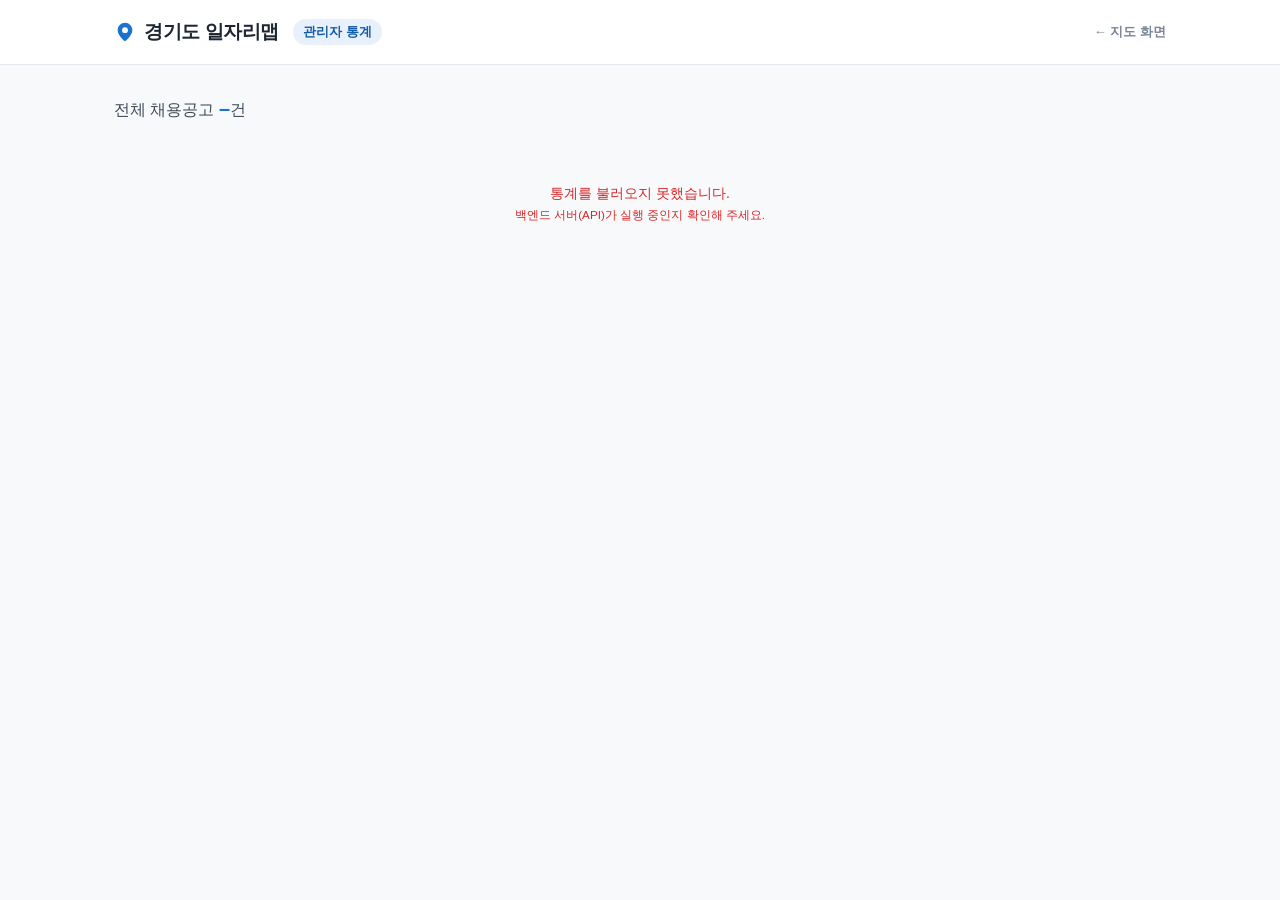
==== frontend/admin.html @ 48a3d644 "[feat] 관리자 통계 구현 (요구사항 11번): /api/admin/stats + 통계 페이지 - 출처/지역(시군 상위15)/경력/학력/고용형태별 공고 수 집계, 통합테스트 추" ====
<!DOCTYPE html>
<html lang="ko">
<head>
  <meta charset="UTF-8">
  <meta name="viewport" content="width=device-width, initial-scale=1.0">
  <title>경기도 일자리맵 — 관리자 통계</title>
  <link rel="stylesheet" href="css/style.css">
  <link rel="stylesheet" href="css/admin.css">
</head>
<body class="admin">

  <header class="admin-header">
    <div class="admin-header__inner">
      <a href="index.html" class="logo">
        <span class="logo__pin" aria-hidden="true">
          <svg viewBox="0 0 24 24" width="22" height="22" fill="none">
            <path d="M12 2C7.6 2 4 5.6 4 10c0 5.6 7 11.4 7.6 11.9a.6.6 0 0 0 .8 0C13 21.4 20 15.6 20 10c0-4.4-3.6-8-8-8z" fill="currentColor"/>
            <circle cx="12" cy="10" r="3.2" fill="#fff"/>
          </svg>
        </span>
        <span class="logo__text">경기도 일자리맵</span>
      </a>
      <span class="admin-header__tag">관리자 통계</span>
      <a href="index.html" class="admin-header__back">← 지도 화면</a>
    </div>
  </header>

  <main class="admin-main" id="adminMain">
    <p class="admin-total">전체 채용공고 <strong id="totalCount">–</strong>건</p>

    <div class="admin-grid" id="statsGrid"><!-- 통계 카드 렌더링 --></div>

    <div class="admin-state" id="adminState">불러오는 중…</div>
  </main>

  <script src="https://code.jquery.com/jquery-3.7.1.min.js"></script>
  <script src="js/config.js"></script>
  <script src="js/admin.js"></script>
</body>
</html>
---- frontend/css/style.css ----
/* ============================================================
   경기도 일자리맵 — 메인 화면 스타일
   참고 UI 패턴: Indeed(검색바+필터 칩), 잡코리아/원티드(카드형 리스트)
   ============================================================ */

:root {
  /* 색상 팔레트: 채용 서비스 특유의 신뢰감 있는 블루 계열 */
  --primary: #1a73d1;
  --primary-dark: #135ba8;
  --primary-light: #e8f1fb;
  --accent-public: #0f766e;   /* 공공 배지 */
  --accent-public-bg: #e6f4f2;
  --accent-private: #7c3aed;  /* 민간 배지 */
  --accent-private-bg: #f1ebfd;
  --danger: #dc2626;

  --text-strong: #1c2733;
  --text-body: #3d4a58;
  --text-muted: #79879a;
  --line: #e3e8ef;
  --bg-page: #f7f9fb;
  --bg-card: #ffffff;

  --radius: 10px;
  --shadow-card: 0 1px 3px rgba(28, 39, 51, 0.08);
  --shadow-pop: 0 8px 24px rgba(28, 39, 51, 0.16);

  --header-h: 64px;
  --filterbar-h: 52px;
  --list-w: 400px;
}

* { margin: 0; padding: 0; box-sizing: border-box; }

html, body { height: 100%; }

body {
  font-family: "Pretendard", "Noto Sans KR", "Malgun Gothic", "Apple SD Gothic Neo", sans-serif;
  color: var(--text-body);
  background: var(--bg-page);
  font-size: 14px;
  line-height: 1.5;
  overflow: hidden; /* 페이지 자체 스크롤 방지 — 리스트/지도 내부 스크롤만 사용 */
}

button { font-family: inherit; cursor: pointer; }

/* ===== 헤더 ===== */
.header {
  position: fixed;
  top: 0; left: 0; right: 0;
  z-index: 100;
  background: var(--bg-card);
  border-bottom: 1px solid var(--line);
}

.header__inner {
  height: var(--header-h);
  display: flex;
  align-items: center;
  gap: 24px;
  padding: 0 20px;
  max-width: 1600px;
  margin: 0 auto;
}

.logo {
  display: flex;
  align-items: center;
  gap: 8px;
  text-decoration: none;
  color: var(--text-strong);
  flex-shrink: 0;
}

.logo__pin { color: var(--primary); display: inline-flex; }

.logo__text {
  font-size: 19px;
  font-weight: 800;
  letter-spacing: -0.4px;
}

/* 검색바 */
.search {
  flex: 1;
  max-width: 620px;
  display: flex;
  align-items: center;
  height: 42px;
  border: 1.5px solid var(--line);
  border-radius: 8px;
  background: var(--bg-page);
  transition: border-color 0.15s, box-shadow 0.15s;
}

.search:focus-within {
  border-color: var(--primary);
  background: #fff;
  box-shadow: 0 0 0 3px var(--primary-light);
}

.search__icon { margin: 0 10px 0 14px; color: var(--text-muted); flex-shrink: 0; }

.search__input {
  flex: 1;
  min-width: 0;
  border: none;
  outline: none;
  background: transparent;
  font-size: 14px;
  color: var(--text-strong);
}

.search__input::placeholder { color: var(--text-muted); }

.search__btn {
  height: 100%;
  padding: 0 20px;
  border: none;
  border-radius: 0 6.5px 6.5px 0;
  background: var(--primary);
  color: #fff;
  font-size: 14px;
  font-weight: 700;
  flex-shrink: 0;
}

.search__btn:hover { background: var(--primary-dark); }

/* ===== 필터 칩 바 ===== */
.filterbar {
  border-top: 1px solid var(--line);
  background: var(--bg-card);
}

.filterbar__inner {
  height: var(--filterbar-h);
  display: flex;
  align-items: center;
  gap: 8px;
  padding: 0 20px;
  max-width: 1600px;
  margin: 0 auto;
  overflow-x: auto;
  scrollbar-width: none;
}

.filterbar__inner::-webkit-scrollbar { display: none; }

.filter-chip { position: relative; flex-shrink: 0; }

.filter-chip__btn {
  display: flex;
  align-items: center;
  gap: 6px;
  height: 34px;
  padding: 0 12px 0 14px;
  border: 1.5px solid var(--line);
  border-radius: 999px;
  background: #fff;
  font-size: 13px;
  font-weight: 600;
  color: var(--text-body);
  white-space: nowrap;
  transition: border-color 0.15s, background 0.15s;
}

.filter-chip__btn:hover { border-color: var(--text-muted); }

.filter-chip__btn .caret {
  width: 0; height: 0;
  border-left: 4px solid transparent;
  border-right: 4px solid transparent;
  border-top: 5px solid currentColor;
  opacity: 0.55;
  transition: transform 0.15s;
}

/* 값이 선택된 칩 / 드롭다운 열린 칩 */
.filter-chip.is-active .filter-chip__btn {
  border-color: var(--primary);
  background: var(--primary-light);
  color: var(--primary-dark);
}

.filter-chip.is-open .filter-chip__btn .caret { transform: rotate(180deg); }

/* 드롭다운 */
.filter-chip__menu {
  position: absolute;
  top: calc(100% + 6px);
  left: 0;
  min-width: 150px;
  background: #fff;
  border: 1px solid var(--line);
  border-radius: var(--radius);
  box-shadow: var(--shadow-pop);
  padding: 6px;
  z-index: 90;
  display: none;
}

.filter-chip.is-open .filter-chip__menu { display: block; }

.filter-chip__option {
  display: flex;
  align-items: center;
  justify-content: space-between;
  width: 100%;
  padding: 9px 12px;
  border: none;
  border-radius: 7px;
  background: none;
  font-size: 13.5px;
  color: var(--text-body);
  text-align: left;
}

.filter-chip__option:hover { background: var(--bg-page); }

.filter-chip__option.is-selected {
  color: var(--primary-dark);
  font-weight: 700;
  background: var(--primary-light);
}

.filter-chip__option.is-selected::after {
  content: "✓";
  font-size: 12px;
}

.filter-reset {
  display: inline-flex;
  align-items: center;
  gap: 5px;
  height: 34px;
  padding: 0 12px;
  border: none;
  border-radius: 999px;
  background: none;
  font-size: 13px;
  font-weight: 600;
  color: var(--text-muted);
  flex-shrink: 0;
}

.filter-reset:hover { color: var(--danger); }

.filter-reset[hidden] { display: none; }

/* ===== 본문 레이아웃 ===== */
.content {
  display: flex;
  height: 100vh;
  padding-top: calc(var(--header-h) + var(--filterbar-h));
}

/* ----- 좌측 리스트 패널 ----- */
.panel-list {
  width: var(--list-w);
  flex-shrink: 0;
  display: flex;
  flex-direction: column;
  background: var(--bg-page);
  border-right: 1px solid var(--line);
}

.list-head {
  display: flex;
  align-items: center;
  justify-content: space-between;
  padding: 14px 16px 10px;
}

.list-head__count { font-size: 14px; color: var(--text-body); }

.list-head__count strong { color: var(--primary); font-weight: 800; }

.list-head__sort {
  border: 1px solid var(--line);
  border-radius: 7px;
  background: #fff;
  padding: 6px 10px;
  font-size: 12.5px;
  color: var(--text-body);
  font-family: inherit;
}

.job-list {
  list-style: none;
  flex: 1;
  overflow-y: auto;
  padding: 2px 16px 24px;
  display: flex;
  flex-direction: column;
  gap: 10px;
}

/* ----- 채용공고 카드 ----- */
.job-card {
  background: var(--bg-card);
  border: 1.5px solid var(--line);
  border-radius: var(--radius);
  box-shadow: var(--shadow-card);
  padding: 16px;
  cursor: pointer;
  transition: border-color 0.15s, box-shadow 0.15s, transform 0.1s;
}

.job-card:hover {
  border-color: #b9c6d6;
  box-shadow: 0 3px 10px rgba(28, 39, 51, 0.12);
}

.job-card.is-selected {
  border-color: var(--primary);
  box-shadow: 0 0 0 3px var(--primary-light), var(--shadow-card);
}

.job-card__top {
  display: flex;
  align-items: center;
  justify-content: space-between;
  margin-bottom: 8px;
}

.badge {
  display: inline-block;
  padding: 3px 9px;
  border-radius: 5px;
  font-size: 11.5px;
  font-weight: 700;
  letter-spacing: -0.2px;
}

.badge--public  { color: var(--accent-public);  background: var(--accent-public-bg); }
.badge--private { color: var(--accent-private); background: var(--accent-private-bg); }

.job-card__dday { font-size: 12px; font-weight: 700; color: var(--text-muted); }
.job-card__dday.is-urgent { color: var(--danger); }

.job-card__title {
  font-size: 15.5px;
  font-weight: 700;
  color: var(--text-strong);
  letter-spacing: -0.3px;
  margin-bottom: 4px;
  display: -webkit-box;
  -webkit-line-clamp: 2;
  -webkit-box-orient: vertical;
  overflow: hidden;
}

.job-card__company { font-size: 13.5px; color: var(--text-body); margin-bottom: 10px; }

.job-card__meta {
  display: flex;
  flex-wrap: wrap;
  gap: 4px 0;
  font-size: 12.5px;
  color: var(--text-muted);
  margin-bottom: 10px;
}

.job-card__meta span:not(:last-child)::after {
  content: "·";
  margin: 0 6px;
  color: var(--line);
}

.job-card__foot {
  display: flex;
  align-items: center;
  justify-content: space-between;
  gap: 10px;
}

.job-card__salary {
  font-size: 13px;
  font-weight: 700;
  color: var(--text-strong);
}

.job-card__link {
  flex-shrink: 0;
  font-size: 12.5px;
  font-weight: 700;
  color: var(--primary);
  text-decoration: none;
  padding: 4px 8px;
  border-radius: 6px;
}

.job-card__link:hover { background: var(--primary-light); text-decoration: underline; }

/* 로딩/에러 상태 (리스트 영역) */
.list-state {
  list-style: none;
  padding: 48px 20px;
  text-align: center;
  color: var(--text-muted);
  font-size: 13.5px;
}

.list-state--error { color: var(--danger); line-height: 1.8; }
.list-state--error small { color: var(--text-muted); }

/* 빈 결과 */
.list-empty {
  padding: 60px 20px;
  text-align: center;
}

.list-empty__title { font-size: 15px; font-weight: 700; color: var(--text-strong); margin-bottom: 6px; }
.list-empty__desc { font-size: 13px; color: var(--text-muted); }

/* ----- 우측 지도 패널 ----- */
.panel-map {
  flex: 1;
  position: relative;
  min-width: 0;
}

/* 지도 컨테이너 자체의 크기/위치 (플레이스홀더 여부와 무관하게 유지) */
#map {
  position: absolute;
  inset: 0;
}

.map-placeholder {
  background:
    linear-gradient(rgba(190, 205, 220, 0.25) 1px, transparent 1px),
    linear-gradient(90deg, rgba(190, 205, 220, 0.25) 1px, transparent 1px),
    linear-gradient(160deg, #eef3f8 0%, #e4ecf4 60%, #dbe6f0 100%);
  background-size: 48px 48px, 48px 48px, 100% 100%;
  overflow: hidden;
}

.map-placeholder__notice {
  position: absolute;
  top: 50%; left: 50%;
  transform: translate(-50%, -50%);
  text-align: center;
  color: var(--text-muted);
  user-select: none;
  pointer-events: none;
}

.map-placeholder__notice p { margin-top: 6px; font-size: 15px; }
.map-placeholder__notice strong { color: var(--text-body); }
.map-placeholder__sub { font-size: 12.5px !important; }

/* 임시 마커 (카카오맵 연동 전 목데이터 미리보기) */
.map-markers { position: absolute; inset: 0; }

.map-marker {
  position: absolute;
  transform: translate(-50%, -100%);
  display: flex;
  flex-direction: column;
  align-items: center;
  border: none;
  background: none;
  padding: 0;
  z-index: 10;
}

.map-marker__pin {
  width: 34px;
  height: 34px;
  border-radius: 50% 50% 50% 4px;
  transform: rotate(-45deg);
  background: var(--primary);
  border: 2.5px solid #fff;
  box-shadow: 0 2px 6px rgba(28, 39, 51, 0.35);
  display: flex;
  align-items: center;
  justify-content: center;
  transition: transform 0.15s, background 0.15s;
}

.map-marker__pin span {
  transform: rotate(45deg);
  color: #fff;
  font-size: 12px;
  font-weight: 800;
}

.map-marker--public .map-marker__pin { background: var(--accent-public); }

.map-marker:hover .map-marker__pin { transform: rotate(-45deg) scale(1.12); }

.map-marker.is-selected { z-index: 20; }

.map-marker.is-selected .map-marker__pin {
  background: var(--danger);
  transform: rotate(-45deg) scale(1.25);
}

/* 지도 위 선택 공고 미니 카드 */
.map-selected {
  position: absolute;
  left: 50%;
  bottom: 24px;
  transform: translateX(-50%);
  width: min(420px, calc(100% - 32px));
  background: #fff;
  border-radius: var(--radius);
  box-shadow: var(--shadow-pop);
  padding: 14px 16px;
  z-index: 30;
}

.map-selected__title { font-size: 14.5px; font-weight: 700; color: var(--text-strong); margin-bottom: 2px; }
.map-selected__info  { font-size: 12.5px; color: var(--text-muted); }

.map-selected__link {
  display: inline-block;
  margin-top: 8px;
  font-size: 12.5px;
  font-weight: 700;
  color: var(--primary);
  text-decoration: none;
}

.map-selected__link:hover { text-decoration: underline; }

.map-selected__close {
  position: absolute;
  top: 8px; right: 10px;
  border: none;
  background: none;
  font-size: 16px;
  color: var(--text-muted);
  line-height: 1;
  padding: 4px;
}

/* ===== 모바일 리스트/지도 전환 버튼 ===== */
.view-toggle {
  display: none;
  position: fixed;
  bottom: 20px;
  left: 50%;
  transform: translateX(-50%);
  z-index: 110;
  height: 44px;
  padding: 0 22px;
  border: none;
  border-radius: 999px;
  background: var(--text-strong);
  color: #fff;
  font-size: 14px;
  font-weight: 700;
  box-shadow: var(--shadow-pop);
}

/* ============================================================
   반응형
   ============================================================ */

/* 태블릿: 리스트 폭 축소 */
@media (max-width: 1199px) {
  :root { --list-w: 340px; }
}

/* 모바일: 리스트/지도 겹쳐 놓고 토글 전환 */
@media (max-width: 767px) {
  .header__inner {
    height: auto;
    flex-wrap: wrap;
    gap: 10px;
    padding: 12px 16px;
  }

  .logo__text { font-size: 17px; }

  .search { width: 100%; max-width: none; order: 2; }

  .content {
    /* 헤더 높이가 가변이므로 JS 없이 대략 고정값 대신 sticky 흐름 사용 */
    padding-top: 0;
    height: auto;
    min-height: 100vh;
    display: block;
  }

  body { overflow: auto; }

  .header { position: sticky; }

  .panel-list {
    width: 100%;
    border-right: none;
    min-height: calc(100vh - 160px);
  }

  .job-list { padding-bottom: 90px; }

  .panel-map {
    display: none;
    position: fixed;
    top: 0; left: 0; right: 0; bottom: 0;
    z-index: 50;
  }

  /* 지도 뷰 활성화 시 */
  body.mobile-map-view .panel-map { display: block; }
  body.mobile-map-view .panel-list { display: none; }
  body.mobile-map-view .map-selected { bottom: 84px; }

  .view-toggle { display: block; }
}
---- frontend/css/admin.css ----
/* 관리자 통계 페이지 — style.css 의 :root 변수 재사용 */

body.admin {
  overflow: auto;
  background: var(--bg-page);
}

.admin-header {
  background: var(--bg-card);
  border-bottom: 1px solid var(--line);
  position: sticky;
  top: 0;
  z-index: 10;
}

.admin-header__inner {
  height: 64px;
  display: flex;
  align-items: center;
  gap: 14px;
  padding: 0 24px;
  max-width: 1100px;
  margin: 0 auto;
}

.admin-header__tag {
  font-size: 12.5px;
  font-weight: 700;
  color: var(--primary-dark);
  background: var(--primary-light);
  padding: 4px 10px;
  border-radius: 999px;
}

.admin-header__back {
  margin-left: auto;
  font-size: 13px;
  font-weight: 600;
  color: var(--text-muted);
  text-decoration: none;
}
.admin-header__back:hover { color: var(--primary); }

.admin-main {
  max-width: 1100px;
  margin: 0 auto;
  padding: 28px 24px 60px;
}

.admin-total {
  font-size: 16px;
  color: var(--text-body);
  margin-bottom: 20px;
}
.admin-total strong { color: var(--primary); font-weight: 800; font-size: 20px; }

.admin-grid {
  display: grid;
  grid-template-columns: repeat(2, 1fr);
  gap: 18px;
}

.stat-card {
  background: var(--bg-card);
  border: 1px solid var(--line);
  border-radius: var(--radius);
  box-shadow: var(--shadow-card);
  padding: 18px 20px;
}

.stat-card--wide { grid-column: 1 / -1; }

.stat-card__title {
  font-size: 14px;
  font-weight: 700;
  color: var(--text-strong);
  margin-bottom: 14px;
}

.bar-row {
  display: grid;
  grid-template-columns: 96px 1fr 52px;
  align-items: center;
  gap: 10px;
  margin-bottom: 9px;
}
.bar-row:last-child { margin-bottom: 0; }

.bar-row__label {
  font-size: 12.5px;
  color: var(--text-body);
  white-space: nowrap;
  overflow: hidden;
  text-overflow: ellipsis;
}

.bar-row__track {
  height: 18px;
  background: var(--bg-page);
  border-radius: 5px;
  overflow: hidden;
}

.bar-row__fill {
  height: 100%;
  border-radius: 5px;
  background: var(--primary);
  min-width: 3px;
  transition: width 0.4s ease;
}
.bar-row__fill--public  { background: var(--accent-public); }
.bar-row__fill--private { background: var(--accent-private); }

.bar-row__count {
  font-size: 12.5px;
  font-weight: 700;
  color: var(--text-strong);
  text-align: right;
}

.admin-state {
  padding: 40px;
  text-align: center;
  color: var(--text-muted);
  font-size: 14px;
}
.admin-state--error { color: var(--danger); }
.admin-state[hidden] { display: none; }

@media (max-width: 720px) {
  .admin-grid { grid-template-columns: 1fr; }
  .bar-row { grid-template-columns: 80px 1fr 46px; }
}
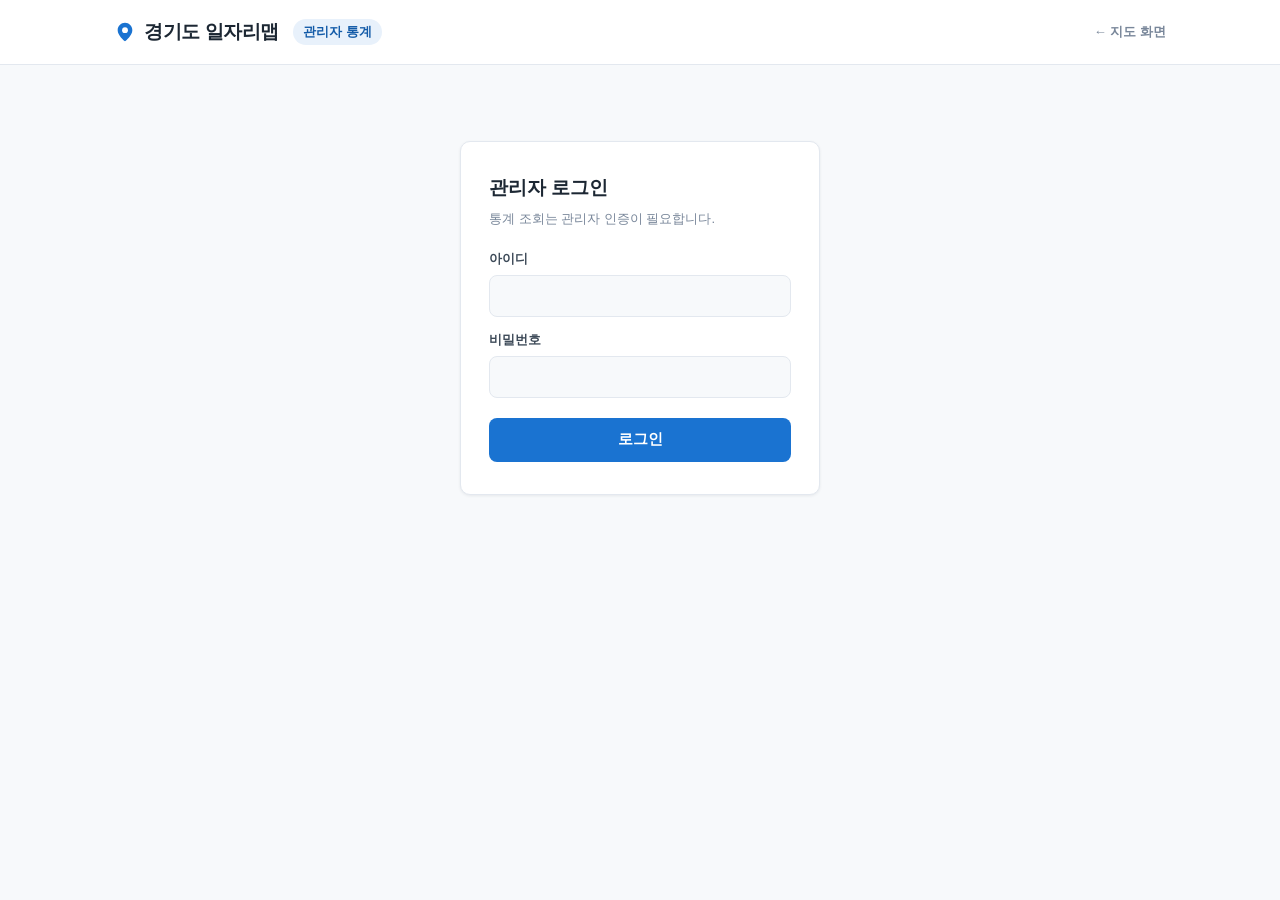
==== commit ba83cadd: "[feat] 관리자 통계 인증 추가 (Spring Security HTTP Basic) - /api/admin/** 만 인증, 나머지 API·정적 리소스는 공개. STATELESS" ====
--- a/frontend/admin.html
+++ b/frontend/admin.html
@@ -21,16 +21,38 @@
         <span class="logo__text">경기도 일자리맵</span>
       </a>
       <span class="admin-header__tag">관리자 통계</span>
+      <button type="button" class="admin-header__logout" id="logoutBtn" hidden>로그아웃</button>
       <a href="index.html" class="admin-header__back">← 지도 화면</a>
     </div>
   </header>
 
   <main class="admin-main" id="adminMain">
-    <p class="admin-total">전체 채용공고 <strong id="totalCount">–</strong>건</p>
 
-    <div class="admin-grid" id="statsGrid"><!-- 통계 카드 렌더링 --></div>
+    <!-- 로그인 폼 (미인증 시 표시) -->
+    <section class="admin-login" id="loginBox" hidden>
+      <h1 class="admin-login__title">관리자 로그인</h1>
+      <p class="admin-login__desc">통계 조회는 관리자 인증이 필요합니다.</p>
+      <form id="loginForm" class="admin-login__form" autocomplete="off">
+        <label class="admin-login__field">
+          <span>아이디</span>
+          <input type="text" id="loginUser" autocomplete="username" required>
+        </label>
+        <label class="admin-login__field">
+          <span>비밀번호</span>
+          <input type="password" id="loginPass" autocomplete="current-password" required>
+        </label>
+        <p class="admin-login__error" id="loginError" hidden>아이디 또는 비밀번호가 올바르지 않습니다.</p>
+        <button type="submit" class="admin-login__submit" id="loginSubmit">로그인</button>
+      </form>
+    </section>
 
-    <div class="admin-state" id="adminState">불러오는 중…</div>
+    <!-- 통계 (인증 후 표시) -->
+    <div class="admin-stats" id="statsWrap" hidden>
+      <p class="admin-total">전체 채용공고 <strong id="totalCount">–</strong>건</p>
+      <div class="admin-grid" id="statsGrid"></div>
+    </div>
+
+    <div class="admin-state" id="adminState" hidden>불러오는 중…</div>
   </main>
 
   <script src="https://code.jquery.com/jquery-3.7.1.min.js"></script>
--- a/frontend/css/style.css
+++ b/frontend/css/style.css
@@ -44,6 +44,14 @@
 }
 
 button { font-family: inherit; cursor: pointer; }
+
+/* 키보드 포커스 접근성 (마우스 클릭 시엔 표시 안 됨) */
+:focus-visible {
+  outline: 2.5px solid var(--primary);
+  outline-offset: 2px;
+  border-radius: 4px;
+}
+.job-card:focus-visible { outline-offset: -1px; }
 
 /* ===== 헤더 ===== */
 .header {
@@ -186,19 +194,26 @@
 
 .filter-chip.is-open .filter-chip__btn .caret { transform: rotate(180deg); }
 
-/* 드롭다운 */
+/* 드롭다운 — filterbar 의 overflow 클리핑을 벗어나기 위해 fixed, 좌표는 JS 가 지정 */
 .filter-chip__menu {
-  position: absolute;
-  top: calc(100% + 6px);
+  position: fixed;
+  top: 0;
   left: 0;
-  min-width: 150px;
+  min-width: 160px;
   background: #fff;
   border: 1px solid var(--line);
   border-radius: var(--radius);
   box-shadow: var(--shadow-pop);
   padding: 6px;
-  z-index: 90;
+  z-index: 200;
   display: none;
+  transform-origin: top left;
+  animation: chipMenuIn 0.13s ease;
+}
+
+@keyframes chipMenuIn {
+  from { opacity: 0; transform: translateY(-4px); }
+  to   { opacity: 1; transform: translateY(0); }
 }
 
 .filter-chip.is-open .filter-chip__menu { display: block; }
@@ -291,11 +306,23 @@
   list-style: none;
   flex: 1;
   overflow-y: auto;
+  overscroll-behavior: contain; /* 리스트 끝에서 페이지가 같이 스크롤되지 않게 */
   padding: 2px 16px 24px;
   display: flex;
   flex-direction: column;
   gap: 10px;
-}
+  scrollbar-width: thin;
+  scrollbar-color: #c6d0dc transparent;
+}
+
+/* 슬림 스크롤바 (webkit) */
+.job-list::-webkit-scrollbar { width: 8px; }
+.job-list::-webkit-scrollbar-thumb {
+  background: #c6d0dc;
+  border-radius: 4px;
+  border: 2px solid var(--bg-page);
+}
+.job-list::-webkit-scrollbar-thumb:hover { background: #aab7c6; }
 
 /* ----- 채용공고 카드 ----- */
 .job-card {
--- a/frontend/css/admin.css
+++ b/frontend/css/admin.css
@@ -32,14 +32,90 @@
   border-radius: 999px;
 }
 
+.admin-header__logout {
+  margin-left: auto;
+  height: 32px;
+  padding: 0 14px;
+  border: 1px solid var(--line);
+  border-radius: 999px;
+  background: #fff;
+  font-size: 12.5px;
+  font-weight: 600;
+  color: var(--text-body);
+}
+.admin-header__logout[hidden] { display: none; }
+.admin-header__logout:hover { border-color: var(--danger); color: var(--danger); }
+
 .admin-header__back {
-  margin-left: auto;
+  margin-left: 14px;
   font-size: 13px;
   font-weight: 600;
   color: var(--text-muted);
   text-decoration: none;
 }
+/* 로그아웃 버튼이 숨겨지면 back 링크가 오른쪽 끝으로 */
+.admin-header__logout[hidden] + .admin-header__back { margin-left: auto; }
 .admin-header__back:hover { color: var(--primary); }
+
+/* ----- 로그인 폼 ----- */
+.admin-login {
+  max-width: 360px;
+  margin: 48px auto 0;
+  background: var(--bg-card);
+  border: 1px solid var(--line);
+  border-radius: var(--radius);
+  box-shadow: var(--shadow-card);
+  padding: 32px 28px;
+}
+.admin-login[hidden] { display: none; }
+
+.admin-login__title { font-size: 19px; font-weight: 800; color: var(--text-strong); margin-bottom: 6px; }
+.admin-login__desc { font-size: 13px; color: var(--text-muted); margin-bottom: 22px; }
+
+.admin-login__field { display: block; margin-bottom: 14px; }
+.admin-login__field span {
+  display: block;
+  font-size: 12.5px;
+  font-weight: 600;
+  color: var(--text-body);
+  margin-bottom: 6px;
+}
+.admin-login__field input {
+  width: 100%;
+  height: 42px;
+  padding: 0 12px;
+  border: 1.5px solid var(--line);
+  border-radius: 8px;
+  font-size: 14px;
+  font-family: inherit;
+  color: var(--text-strong);
+  background: var(--bg-page);
+}
+.admin-login__field input:focus {
+  outline: none;
+  border-color: var(--primary);
+  background: #fff;
+  box-shadow: 0 0 0 3px var(--primary-light);
+}
+
+.admin-login__error { font-size: 12.5px; color: var(--danger); margin: 4px 0 12px; }
+.admin-login__error[hidden] { display: none; }
+
+.admin-login__submit {
+  width: 100%;
+  height: 44px;
+  margin-top: 6px;
+  border: none;
+  border-radius: 8px;
+  background: var(--primary);
+  color: #fff;
+  font-size: 14.5px;
+  font-weight: 700;
+}
+.admin-login__submit:hover { background: var(--primary-dark); }
+.admin-login__submit:disabled { opacity: 0.6; cursor: default; }
+
+.admin-stats[hidden] { display: none; }
 
 .admin-main {
   max-width: 1100px;
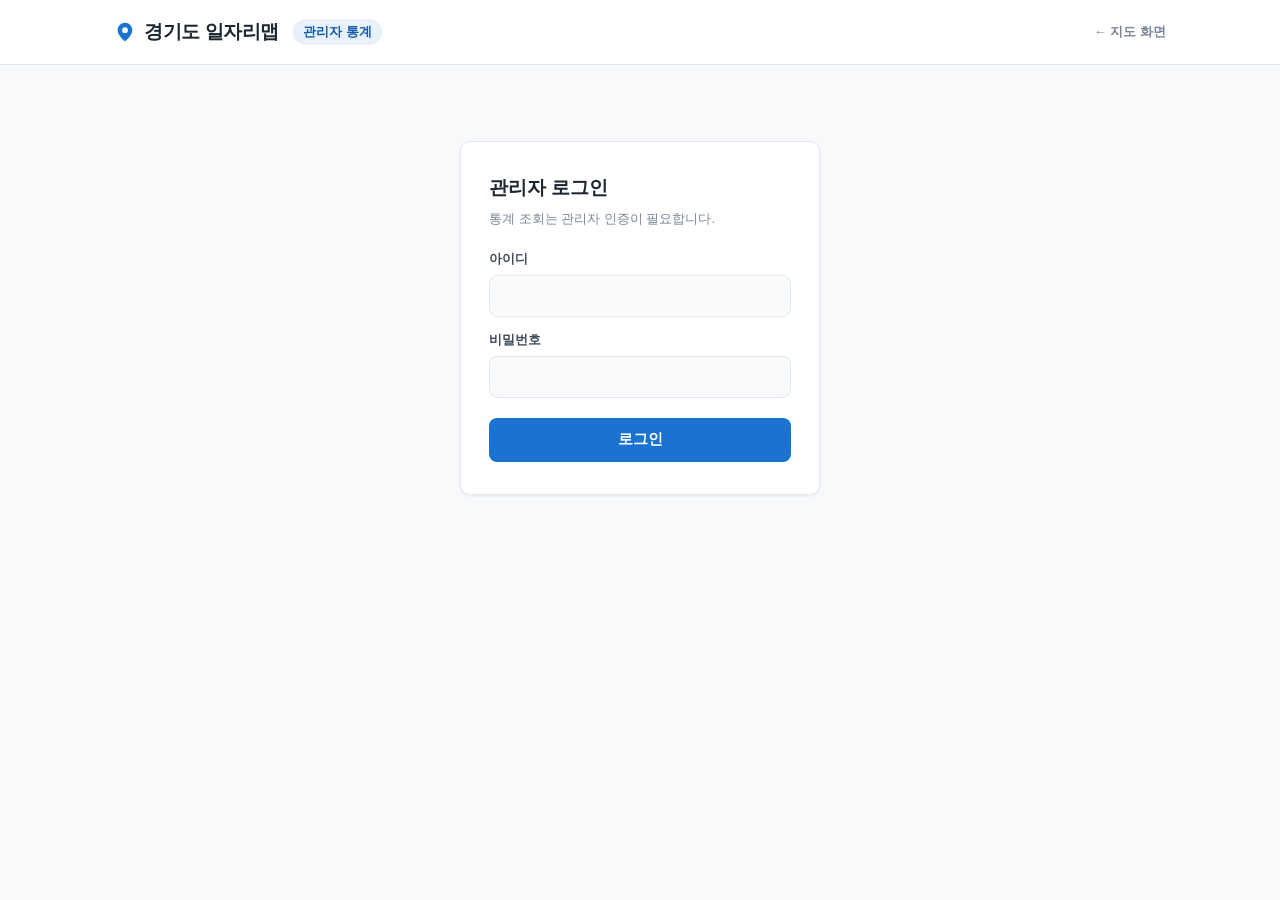
==== commit 8f52e2f5: "[feat] 관리자 마감 제외 통계 추가" ====
--- a/frontend/admin.html
+++ b/frontend/admin.html
@@ -4,8 +4,8 @@
   <meta charset="UTF-8">
   <meta name="viewport" content="width=device-width, initial-scale=1.0">
   <title>경기도 일자리맵 — 관리자 통계</title>
-  <link rel="stylesheet" href="css/style.css">
-  <link rel="stylesheet" href="css/admin.css">
+  <link rel="stylesheet" href="css/style.css?v=20260709-1">
+  <link rel="stylesheet" href="css/admin.css?v=20260709-1">
 </head>
 <body class="admin">
 
@@ -48,7 +48,23 @@
 
     <!-- 통계 (인증 후 표시) -->
     <div class="admin-stats" id="statsWrap" hidden>
-      <p class="admin-total">전체 채용공고 <strong id="totalCount">–</strong>건</p>
+      <div class="admin-summary">
+        <div class="admin-summary__card">
+          <span>전체 적재 공고</span>
+          <strong id="totalCount">–</strong>
+          <em>원본 정제 후 DB 적재 기준</em>
+        </div>
+        <div class="admin-summary__card admin-summary__card--active">
+          <span>현재 지도 노출</span>
+          <strong id="activeCount">–</strong>
+          <em>마감 공고 제외</em>
+        </div>
+        <div class="admin-summary__card admin-summary__card--expired">
+          <span>마감 공고</span>
+          <strong id="expiredCount">–</strong>
+          <em id="statsDate">기준일 –</em>
+        </div>
+      </div>
       <div class="admin-grid" id="statsGrid"></div>
     </div>
 
@@ -57,6 +73,6 @@
 
   <script src="https://code.jquery.com/jquery-3.7.1.min.js"></script>
   <script src="js/config.js"></script>
-  <script src="js/admin.js"></script>
+  <script src="js/admin.js?v=20260709-1"></script>
 </body>
 </html>
--- a/frontend/css/style.css
+++ b/frontend/css/style.css
@@ -53,6 +53,26 @@
 }
 .job-card:focus-visible { outline-offset: -1px; }
 
+/* #1 분양처 브랜딩 바 */
+.brand-bar {
+  position: fixed;
+  top: 0; left: 0; right: 0;
+  z-index: 101;
+  height: 36px;
+  display: flex;
+  align-items: center;
+  gap: 8px;
+  padding: 0 20px;
+  background: #1c2733;
+  color: #fff;
+  font-size: 12.5px;
+}
+.brand-bar[hidden] { display: none; }
+.brand-bar__logo { height: 20px; width: auto; border-radius: 3px; background: #fff; }
+.brand-bar__logo[hidden] { display: none; }
+.brand-bar__name { font-weight: 700; }
+.brand-bar__by { margin-left: auto; opacity: .7; font-size: 11.5px; }
+
 /* ===== 헤더 ===== */
 .header {
   position: fixed;
@@ -62,6 +82,10 @@
   border-bottom: 1px solid var(--line);
 }
 
+/* 브랜딩 바가 있으면 헤더/본문을 36px 아래로 */
+body.has-brand .header { top: 36px; }
+body.has-brand .content { padding-top: calc(var(--header-h) + var(--filterbar-h) + 36px); }
+
 .header__inner {
   height: var(--header-h);
   display: flex;
@@ -91,6 +115,7 @@
 
 /* 검색바 */
 .search {
+  position: relative;
   flex: 1;
   max-width: 620px;
   display: flex;
@@ -101,6 +126,38 @@
   background: var(--bg-page);
   transition: border-color 0.15s, box-shadow 0.15s;
 }
+
+/* #5 최근 검색 드롭다운 */
+.search-recent {
+  position: absolute;
+  top: calc(100% + 6px);
+  left: 0;
+  right: 0;
+  background: #fff;
+  border: 1px solid var(--line);
+  border-radius: var(--radius);
+  box-shadow: var(--shadow-pop);
+  padding: 6px;
+  z-index: 120;
+}
+.search-recent[hidden] { display: none; }
+.search-recent__head { font-size: 11.5px; font-weight: 700; color: var(--text-muted); padding: 4px 8px 6px; }
+.search-recent__item {
+  display: flex;
+  align-items: center;
+  justify-content: space-between;
+  width: 100%;
+  padding: 8px 10px;
+  border: none;
+  border-radius: 7px;
+  background: none;
+  font-size: 13.5px;
+  color: var(--text-body);
+  text-align: left;
+}
+.search-recent__item:hover { background: var(--bg-page); }
+.search-recent__del { color: var(--text-muted); font-size: 15px; padding: 0 4px; }
+.search-recent__del:hover { color: var(--danger); }
 
 .search:focus-within {
   border-color: var(--primary);
@@ -478,60 +535,209 @@
 .map-placeholder__notice strong { color: var(--text-body); }
 .map-placeholder__sub { font-size: 12.5px !important; }
 
-/* 임시 마커 (카카오맵 연동 전 목데이터 미리보기) */
+/* ----- 지도 컨트롤 (현재 위치 · 정책정보) ----- */
+.map-ctrls {
+  position: absolute;
+  top: 14px;
+  right: 14px;
+  z-index: 40;
+  display: flex;
+  gap: 8px;
+}
+
+.map-ctrl {
+  display: inline-flex;
+  align-items: center;
+  gap: 6px;
+  height: 38px;
+  padding: 0 14px;
+  border: 1px solid var(--line);
+  border-radius: 999px;
+  background: #fff;
+  color: var(--text-body);
+  font-size: 13px;
+  font-weight: 700;
+  box-shadow: var(--shadow-card);
+}
+.map-ctrl:hover { border-color: var(--primary); color: var(--primary-dark); }
+.map-ctrl.is-busy { opacity: .6; pointer-events: none; }
+.map-ctrl-wrap { position: relative; }
+
+.map-zoom-controls {
+  position: absolute;
+  top: 64px;
+  right: 14px;
+  z-index: 39;
+  display: flex;
+  flex-direction: column;
+  overflow: hidden;
+  border: 1px solid var(--line);
+  border-radius: 10px;
+  background: #fff;
+  box-shadow: var(--shadow-card);
+}
+
+.map-zoom-controls[hidden] { display: none; }
+
+.map-zoom-controls button {
+  width: 40px;
+  height: 40px;
+  border: 0;
+  background: #fff;
+  color: var(--text-strong);
+  font-size: 25px;
+  line-height: 1;
+}
+
+.map-zoom-controls button + button { border-top: 1px solid var(--line); }
+.map-zoom-controls button:hover { background: var(--primary-light); color: var(--primary-dark); }
+
+.policy-menu {
+  position: absolute;
+  top: calc(100% + 6px);
+  right: 0;
+  min-width: 210px;
+  background: #fff;
+  border: 1px solid var(--line);
+  border-radius: var(--radius);
+  box-shadow: var(--shadow-pop);
+  padding: 8px;
+  z-index: 50;
+}
+.policy-menu[hidden] { display: none; }
+.policy-menu__head { font-size: 12px; font-weight: 700; color: var(--text-muted); padding: 4px 8px 8px; }
+.policy-menu a {
+  display: block;
+  padding: 9px 10px;
+  border-radius: 7px;
+  font-size: 13.5px;
+  color: var(--text-body);
+  text-decoration: none;
+}
+.policy-menu a:hover { background: var(--primary-light); color: var(--primary-dark); }
+
+/* 위치 동의 안내 (#3 최초 접속 안내 겸용 — 리스트/지도 뷰 무관하게 보이도록 fixed) */
+.geo-consent {
+  position: fixed;
+  left: 50%;
+  top: 90px;
+  transform: translateX(-50%);
+  z-index: 130;
+  width: min(360px, calc(100% - 32px));
+  background: #fff;
+  border: 1px solid var(--line);
+  border-radius: var(--radius);
+  box-shadow: var(--shadow-pop);
+  padding: 16px 18px;
+}
+.geo-consent[hidden] { display: none; }
+.geo-consent__text { font-size: 13px; color: var(--text-body); margin-bottom: 12px; }
+.geo-consent__btns { display: flex; gap: 8px; justify-content: flex-end; }
+.geo-consent__ok, .geo-consent__no {
+  height: 34px; padding: 0 16px; border-radius: 8px; font-size: 13px; font-weight: 700; border: none;
+}
+.geo-consent__ok { background: var(--primary); color: #fff; }
+.geo-consent__ok:hover { background: var(--primary-dark); }
+.geo-consent__no { background: var(--bg-page); color: var(--text-body); }
+
+/* 내 위치 마커(폴백/카카오 공통 표시용 클래스) */
+.job-card__dist { color: var(--primary-dark); font-weight: 700; }
+
+/* 토스트 안내 (위치 정확도 등) */
+.toast {
+  position: fixed;
+  left: 50%;
+  bottom: 28px;
+  transform: translate(-50%, 12px);
+  z-index: 2000;
+  max-width: min(420px, calc(100% - 32px));
+  padding: 12px 18px;
+  background: rgba(28, 39, 51, 0.95);
+  color: #fff;
+  font-size: 13px;
+  line-height: 1.5;
+  border-radius: 10px;
+  box-shadow: var(--shadow-pop);
+  opacity: 0;
+  pointer-events: none;
+  transition: opacity 0.2s, transform 0.2s;
+}
+.toast.is-on { opacity: 1; transform: translate(-50%, 0); }
+
+/* 지도 지역별 공고 집계 배지 */
 .map-markers { position: absolute; inset: 0; }
 
-.map-marker {
-  position: absolute;
-  transform: translate(-50%, -100%);
-  display: flex;
-  flex-direction: column;
-  align-items: center;
-  border: none;
-  background: none;
-  padding: 0;
-  z-index: 10;
-}
-
-.map-marker__pin {
-  width: 34px;
-  height: 34px;
-  border-radius: 50% 50% 50% 4px;
-  transform: rotate(-45deg);
+.region-marker {
+  display: flex;
+  align-items: center;
+  height: 38px;
+  padding: 0 13px 0 4px;
+  border: 1.5px solid var(--primary);
+  border-radius: 999px;
+  background: rgba(255, 255, 255, 0.96);
+  color: var(--primary-dark);
+  box-shadow: 0 3px 10px rgba(22, 49, 82, 0.22);
+  font-size: 13px;
+  font-weight: 700;
+  white-space: nowrap;
+  cursor: pointer;
+  transition: transform .15s, box-shadow .15s;
+}
+
+.region-marker:hover {
+  transform: translateY(-2px);
+  box-shadow: 0 5px 14px rgba(22, 49, 82, 0.3);
+}
+
+.region-marker__count {
+  display: inline-flex;
+  align-items: center;
+  justify-content: center;
+  min-width: 30px;
+  height: 30px;
+  margin-right: 8px;
+  padding: 0 7px;
+  border-radius: 999px;
   background: var(--primary);
-  border: 2.5px solid #fff;
-  box-shadow: 0 2px 6px rgba(28, 39, 51, 0.35);
-  display: flex;
-  align-items: center;
-  justify-content: center;
-  transition: transform 0.15s, background 0.15s;
-}
-
-.map-marker__pin span {
-  transform: rotate(45deg);
   color: #fff;
   font-size: 12px;
   font-weight: 800;
 }
 
-.map-marker--public .map-marker__pin { background: var(--accent-public); }
-
-.map-marker:hover .map-marker__pin { transform: rotate(-45deg) scale(1.12); }
-
-.map-marker.is-selected { z-index: 20; }
-
-.map-marker.is-selected .map-marker__pin {
-  background: var(--danger);
-  transform: rotate(-45deg) scale(1.25);
+.region-marker.is-selected {
+  border-color: var(--danger);
+  color: var(--danger);
+}
+
+.region-marker.is-selected .region-marker__count { background: var(--danger); }
+
+.region-marker--fallback {
+  position: absolute;
+  transform: translate(-50%, -50%);
+  z-index: 10;
+}
+
+.region-marker--fallback:hover { transform: translate(-50%, calc(-50% - 2px)); }
+
+.map-hover-area {
+  position: absolute;
+  width: 100px;
+  height: 100px;
+  transform: translate(-50%, -50%);
+  border: 2px solid rgba(37, 99, 235, .75);
+  border-radius: 50%;
+  background: rgba(59, 130, 246, .18);
+  pointer-events: none;
+  z-index: 8;
 }
 
 /* 지도 위 선택 공고 미니 카드 */
+/* #2 PC=좌측 배치 (모바일은 하단 — 아래 미디어쿼리에서 재정의) */
 .map-selected {
   position: absolute;
-  left: 50%;
-  bottom: 24px;
-  transform: translateX(-50%);
-  width: min(420px, calc(100% - 32px));
+  left: 16px;
+  bottom: 16px;
+  width: min(340px, calc(100% - 32px));
   background: #fff;
   border-radius: var(--radius);
   box-shadow: var(--shadow-pop);
@@ -632,6 +838,15 @@
     z-index: 50;
   }
 
+  /* #2 모바일: 상세 미니카드를 하단 중앙으로 */
+  .map-selected {
+    left: 50%;
+    right: auto;
+    bottom: 16px;
+    transform: translateX(-50%);
+    width: min(420px, calc(100% - 24px));
+  }
+
   /* 지도 뷰 활성화 시 */
   body.mobile-map-view .panel-map { display: block; }
   body.mobile-map-view .panel-list { display: none; }
--- a/frontend/css/admin.css
+++ b/frontend/css/admin.css
@@ -123,12 +123,40 @@
   padding: 28px 24px 60px;
 }
 
-.admin-total {
-  font-size: 16px;
-  color: var(--text-body);
+.admin-summary {
+  display: grid;
+  grid-template-columns: repeat(3, minmax(0, 1fr));
+  gap: 14px;
   margin-bottom: 20px;
 }
-.admin-total strong { color: var(--primary); font-weight: 800; font-size: 20px; }
+
+.admin-summary__card {
+  background: var(--bg-card);
+  border: 1px solid var(--line);
+  border-radius: var(--radius);
+  box-shadow: var(--shadow-card);
+  padding: 16px 18px;
+}
+
+.admin-summary__card span,
+.admin-summary__card em {
+  display: block;
+  font-size: 12px;
+  color: var(--text-muted);
+  font-style: normal;
+}
+
+.admin-summary__card strong {
+  display: block;
+  margin: 6px 0 4px;
+  font-size: 28px;
+  line-height: 1;
+  color: var(--text-strong);
+  font-weight: 800;
+}
+
+.admin-summary__card--active strong { color: var(--primary); }
+.admin-summary__card--expired strong { color: var(--danger); }
 
 .admin-grid {
   display: grid;
@@ -171,6 +199,7 @@
 }
 
 .bar-row__track {
+  display: block;
   height: 18px;
   background: var(--bg-page);
   border-radius: 5px;
@@ -178,6 +207,7 @@
 }
 
 .bar-row__fill {
+  display: block;          /* span 기본 inline 이면 width/height 무시 → 막대가 안 보임 */
   height: 100%;
   border-radius: 5px;
   background: var(--primary);
@@ -205,5 +235,6 @@
 
 @media (max-width: 720px) {
   .admin-grid { grid-template-columns: 1fr; }
+  .admin-summary { grid-template-columns: 1fr; }
   .bar-row { grid-template-columns: 80px 1fr 46px; }
 }
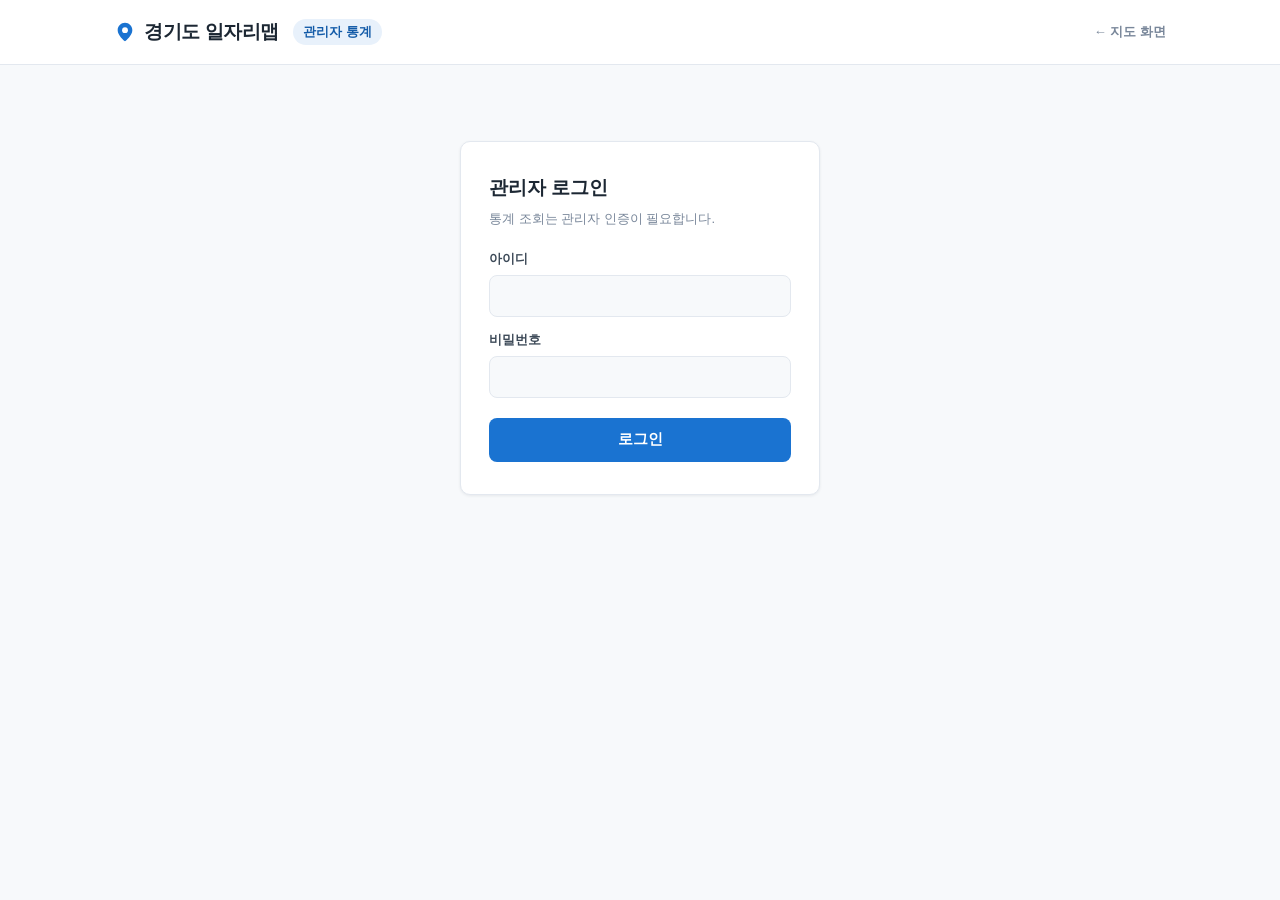
==== commit 799c80f2: "[fix] 관리자 공고 주소 기반 좌표 자동 생성" ====
--- a/frontend/admin.html
+++ b/frontend/admin.html
@@ -4,8 +4,8 @@
   <meta charset="UTF-8">
   <meta name="viewport" content="width=device-width, initial-scale=1.0">
   <title>경기도 일자리맵 — 관리자 통계</title>
-  <link rel="stylesheet" href="css/style.css?v=20260709-1">
-  <link rel="stylesheet" href="css/admin.css?v=20260709-1">
+  <link rel="stylesheet" href="css/style.css?v=20260709-5">
+  <link rel="stylesheet" href="css/admin.css?v=20260709-5">
 </head>
 <body class="admin">
 
@@ -66,6 +66,41 @@
         </div>
       </div>
       <div class="admin-grid" id="statsGrid"></div>
+
+      <section class="job-admin">
+        <div class="job-admin__head">
+          <div>
+            <h2>채용공고 관리</h2>
+            <p>운영 DB의 채용공고를 등록·수정·삭제합니다.</p>
+          </div>
+          <button type="button" class="job-admin__primary" id="jobCreateBtn">공고 등록</button>
+        </div>
+        <form class="job-admin__search" id="jobSearchForm">
+          <input type="search" id="jobSearchInput" placeholder="제목·회사·지역 검색">
+          <button type="submit">검색</button>
+        </form>
+        <div class="job-admin__table-wrap">
+          <table class="job-admin__table">
+            <thead>
+              <tr>
+                <th>ID</th>
+                <th>출처</th>
+                <th>제목</th>
+                <th>회사</th>
+                <th>지역</th>
+                <th>마감</th>
+                <th>관리</th>
+              </tr>
+            </thead>
+            <tbody id="jobAdminRows"></tbody>
+          </table>
+        </div>
+        <div class="job-admin__pager">
+          <button type="button" id="jobPrevBtn">이전</button>
+          <span id="jobPageInfo">–</span>
+          <button type="button" id="jobNextBtn">다음</button>
+        </div>
+      </section>
     </div>
 
     <div class="admin-state" id="adminState" hidden>불러오는 중…</div>
@@ -73,6 +108,58 @@
 
   <script src="https://code.jquery.com/jquery-3.7.1.min.js"></script>
   <script src="js/config.js"></script>
-  <script src="js/admin.js?v=20260709-1"></script>
+  <div class="admin-modal" id="jobFormModal" hidden>
+    <form class="admin-modal__box" id="jobForm">
+      <div class="admin-modal__head">
+        <h2 id="jobFormTitle">채용공고 등록</h2>
+        <button type="button" id="jobFormClose" aria-label="닫기">×</button>
+      </div>
+      <input type="hidden" id="jobId">
+      <div class="admin-form-grid">
+        <label>출처
+          <select id="jobSource" required>
+            <option value="private">잡코리아</option>
+            <option value="public">고용24</option>
+          </select>
+        </label>
+        <label>회사명<input id="jobCompany" required></label>
+        <label class="admin-form-grid--wide">제목<input id="jobTitleInput" required></label>
+        <label>지역<input id="jobRegion" required></label>
+        <label>주소/지역 원문<input id="jobAddressRaw" required></label>
+        <label>경력
+          <select id="jobCareer">
+            <option>무관</option><option>신입</option><option>경력</option>
+          </select>
+        </label>
+        <label>학력
+          <select id="jobEducation">
+            <option>무관</option><option>고졸 이상</option><option>대졸 이상</option>
+          </select>
+        </label>
+        <label>고용형태
+          <select id="jobEmpType">
+            <option>정규직</option><option>계약직</option><option>파트타임</option>
+          </select>
+        </label>
+        <label>직종<input id="jobCategory" value="기타"></label>
+        <label>임금<input id="jobSalary" value="회사 내규에 따름"></label>
+        <label>최소연봉(만원)<input id="jobSalaryMin" type="number" min="0"></label>
+        <label>등록일<input id="jobPostedAt" type="date"></label>
+        <label>마감일<input id="jobDeadline" type="date"></label>
+        <p class="admin-form-grid--wide admin-form-help">
+          좌표는 저장 시 주소/지역 기준으로 자동 생성됩니다. 주소 지오코딩이 실패하면 지역 중심점으로 보정됩니다.
+        </p>
+        <label>사업자번호<input id="jobBizNo" maxlength="10"></label>
+        <label class="admin-form-grid--wide">원문 URL<input id="jobUrl" type="url" required></label>
+      </div>
+      <p class="admin-modal__error" id="jobFormError" hidden></p>
+      <div class="admin-modal__actions">
+        <button type="button" id="jobFormCancel">취소</button>
+        <button type="submit">저장</button>
+      </div>
+    </form>
+  </div>
+
+  <script src="js/admin.js?v=20260709-5"></script>
 </body>
 </html>
--- a/frontend/css/style.css
+++ b/frontend/css/style.css
@@ -343,11 +343,25 @@
   align-items: center;
   justify-content: space-between;
   padding: 14px 16px 10px;
-}
+  gap: 12px;
+}
+
+.list-head__summary { min-width: 0; }
 
 .list-head__count { font-size: 14px; color: var(--text-body); }
 
 .list-head__count strong { color: var(--primary); font-weight: 800; }
+
+.list-head__date {
+  margin-top: 3px;
+  font-size: 11.5px;
+  color: var(--text-muted);
+}
+
+.list-head__date strong {
+  color: var(--text-body);
+  font-weight: 700;
+}
 
 .list-head__sort {
   border: 1px solid var(--line);
--- a/frontend/css/admin.css
+++ b/frontend/css/admin.css
@@ -233,8 +233,200 @@
 .admin-state--error { color: var(--danger); }
 .admin-state[hidden] { display: none; }
 
+.job-admin {
+  margin-top: 22px;
+  background: var(--bg-card);
+  border: 1px solid var(--line);
+  border-radius: var(--radius);
+  box-shadow: var(--shadow-card);
+  padding: 18px 20px;
+}
+
+.job-admin__head {
+  display: flex;
+  align-items: center;
+  justify-content: space-between;
+  gap: 12px;
+  margin-bottom: 14px;
+}
+
+.job-admin__head h2 {
+  font-size: 16px;
+  font-weight: 800;
+  color: var(--text-strong);
+}
+
+.job-admin__head p {
+  margin-top: 4px;
+  font-size: 12.5px;
+  color: var(--text-muted);
+}
+
+.job-admin__primary,
+.job-admin__search button,
+.job-admin__pager button,
+.job-admin__table button,
+.admin-modal__actions button {
+  border: 1px solid var(--line);
+  border-radius: 8px;
+  background: #fff;
+  color: var(--text-body);
+  font-size: 12.5px;
+  font-weight: 700;
+  padding: 8px 12px;
+}
+
+.job-admin__primary,
+.admin-modal__actions button[type="submit"] {
+  border-color: var(--primary);
+  background: var(--primary);
+  color: #fff;
+}
+
+.job-admin__search {
+  display: flex;
+  gap: 8px;
+  margin-bottom: 12px;
+}
+
+.job-admin__search input {
+  flex: 1;
+  height: 38px;
+  border: 1px solid var(--line);
+  border-radius: 8px;
+  padding: 0 12px;
+  font-family: inherit;
+}
+
+.job-admin__table-wrap {
+  overflow-x: auto;
+  border: 1px solid var(--line);
+  border-radius: 10px;
+}
+
+.job-admin__table {
+  width: 100%;
+  min-width: 920px;
+  border-collapse: collapse;
+  font-size: 12.5px;
+}
+
+.job-admin__table th,
+.job-admin__table td {
+  padding: 10px 9px;
+  border-bottom: 1px solid var(--line);
+  text-align: left;
+  vertical-align: top;
+}
+
+.job-admin__table th {
+  background: var(--bg-page);
+  color: var(--text-muted);
+  font-weight: 800;
+}
+
+.job-admin__table tr:last-child td { border-bottom: 0; }
+.job-admin__table .is-title { max-width: 260px; }
+.job-admin__table .is-actions { white-space: nowrap; }
+.job-admin__table .is-danger { color: var(--danger); }
+
+.job-admin__pager {
+  display: flex;
+  align-items: center;
+  justify-content: center;
+  gap: 12px;
+  margin-top: 12px;
+  color: var(--text-muted);
+  font-size: 12.5px;
+}
+
+.admin-modal {
+  position: fixed;
+  inset: 0;
+  z-index: 1000;
+  background: rgba(15, 23, 42, 0.42);
+  display: flex;
+  align-items: center;
+  justify-content: center;
+  padding: 20px;
+}
+
+.admin-modal[hidden] { display: none; }
+
+.admin-modal__box {
+  width: min(920px, 100%);
+  max-height: 92vh;
+  overflow: auto;
+  background: #fff;
+  border-radius: 16px;
+  box-shadow: 0 20px 60px rgba(15, 23, 42, 0.25);
+  padding: 20px;
+}
+
+.admin-modal__head {
+  display: flex;
+  justify-content: space-between;
+  align-items: center;
+  margin-bottom: 16px;
+}
+
+.admin-modal__head h2 { font-size: 18px; font-weight: 800; }
+.admin-modal__head button { border: 0; background: transparent; font-size: 26px; line-height: 1; }
+
+.admin-form-grid {
+  display: grid;
+  grid-template-columns: repeat(2, minmax(0, 1fr));
+  gap: 12px;
+}
+
+.admin-form-grid label {
+  display: block;
+  font-size: 12.5px;
+  font-weight: 700;
+  color: var(--text-body);
+}
+
+.admin-form-grid input,
+.admin-form-grid select {
+  width: 100%;
+  height: 38px;
+  margin-top: 6px;
+  border: 1px solid var(--line);
+  border-radius: 8px;
+  padding: 0 10px;
+  font-family: inherit;
+}
+
+.admin-form-grid--wide { grid-column: 1 / -1; }
+
+.admin-form-help {
+  margin: 0;
+  padding: 10px 12px;
+  border-radius: 10px;
+  background: #eff6ff;
+  color: #1d4ed8;
+  font-size: 13px;
+  line-height: 1.45;
+}
+
+.admin-modal__error {
+  margin-top: 12px;
+  color: var(--danger);
+  font-size: 12.5px;
+}
+
+.admin-modal__actions {
+  display: flex;
+  justify-content: flex-end;
+  gap: 8px;
+  margin-top: 18px;
+}
+
 @media (max-width: 720px) {
   .admin-grid { grid-template-columns: 1fr; }
   .admin-summary { grid-template-columns: 1fr; }
+  .job-admin__head { align-items: flex-start; flex-direction: column; }
+  .job-admin__search { flex-direction: column; }
+  .admin-form-grid { grid-template-columns: 1fr; }
   .bar-row { grid-template-columns: 80px 1fr 46px; }
 }
